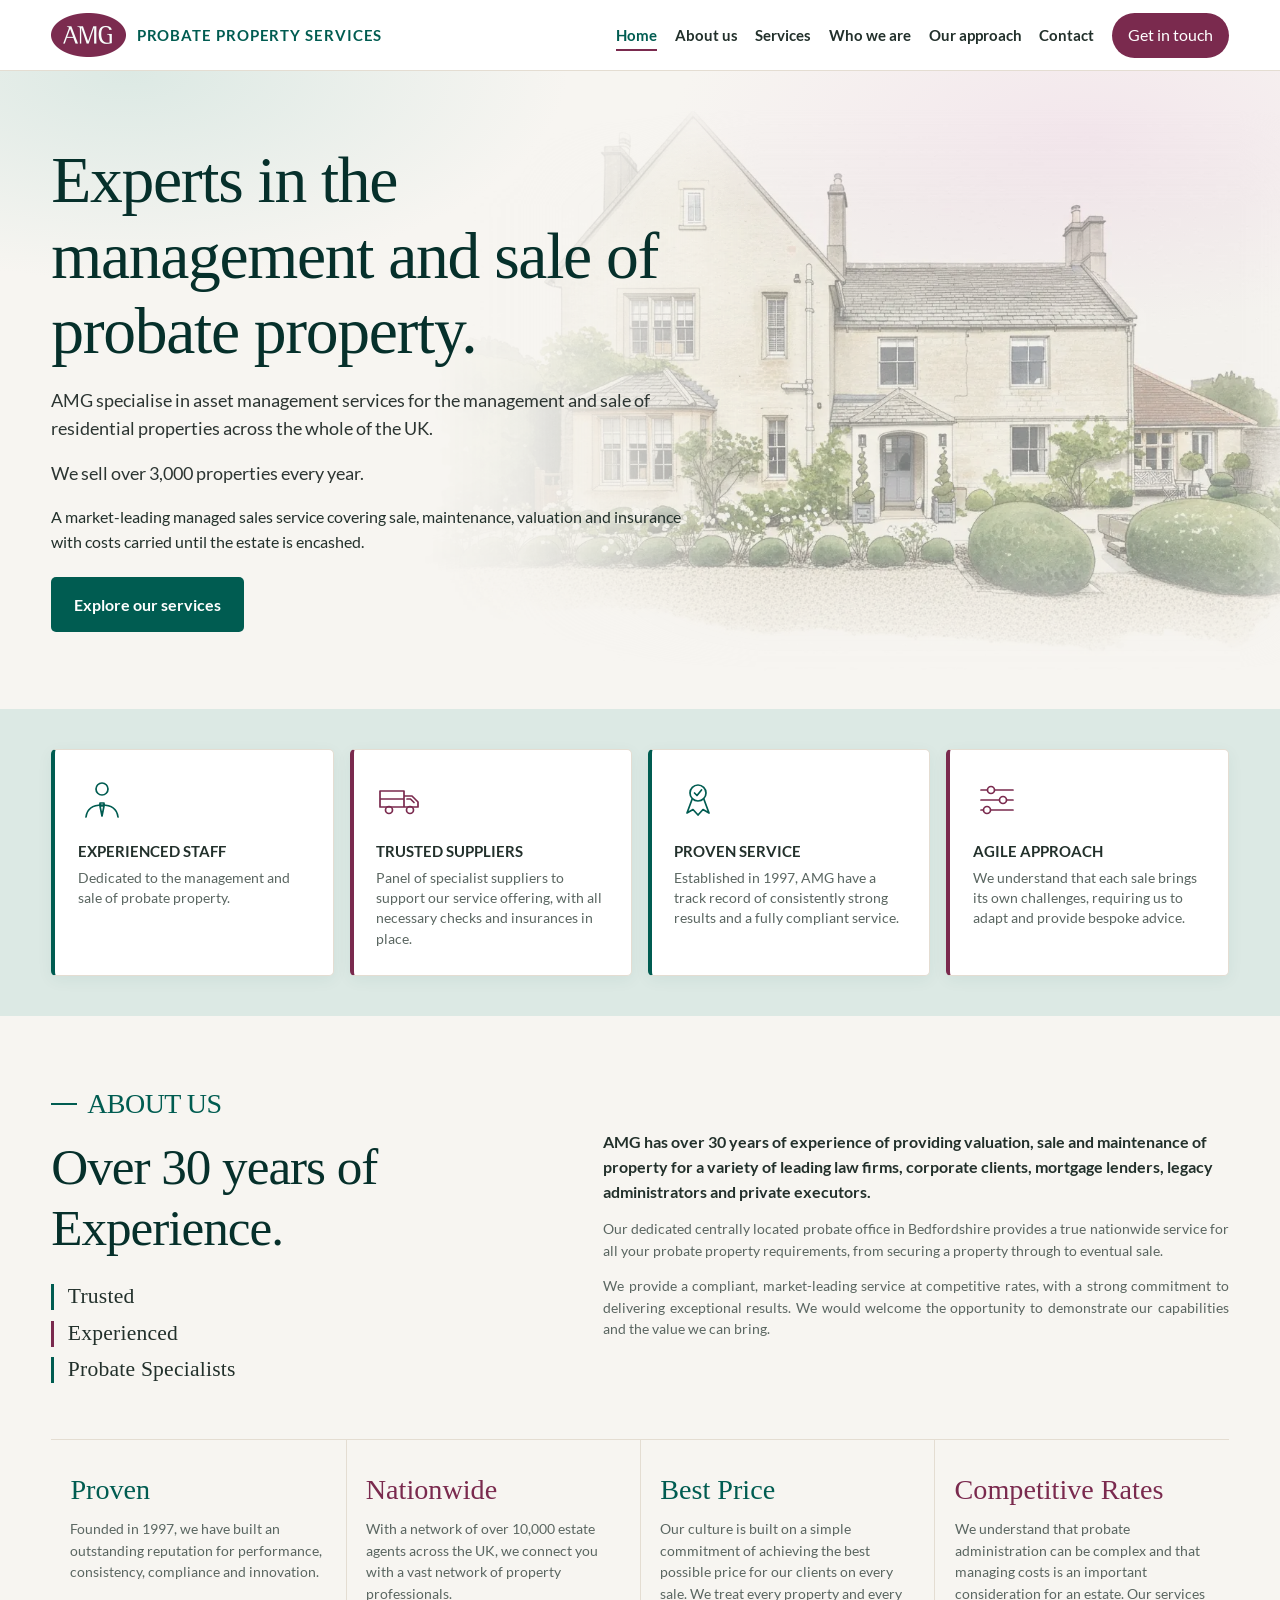
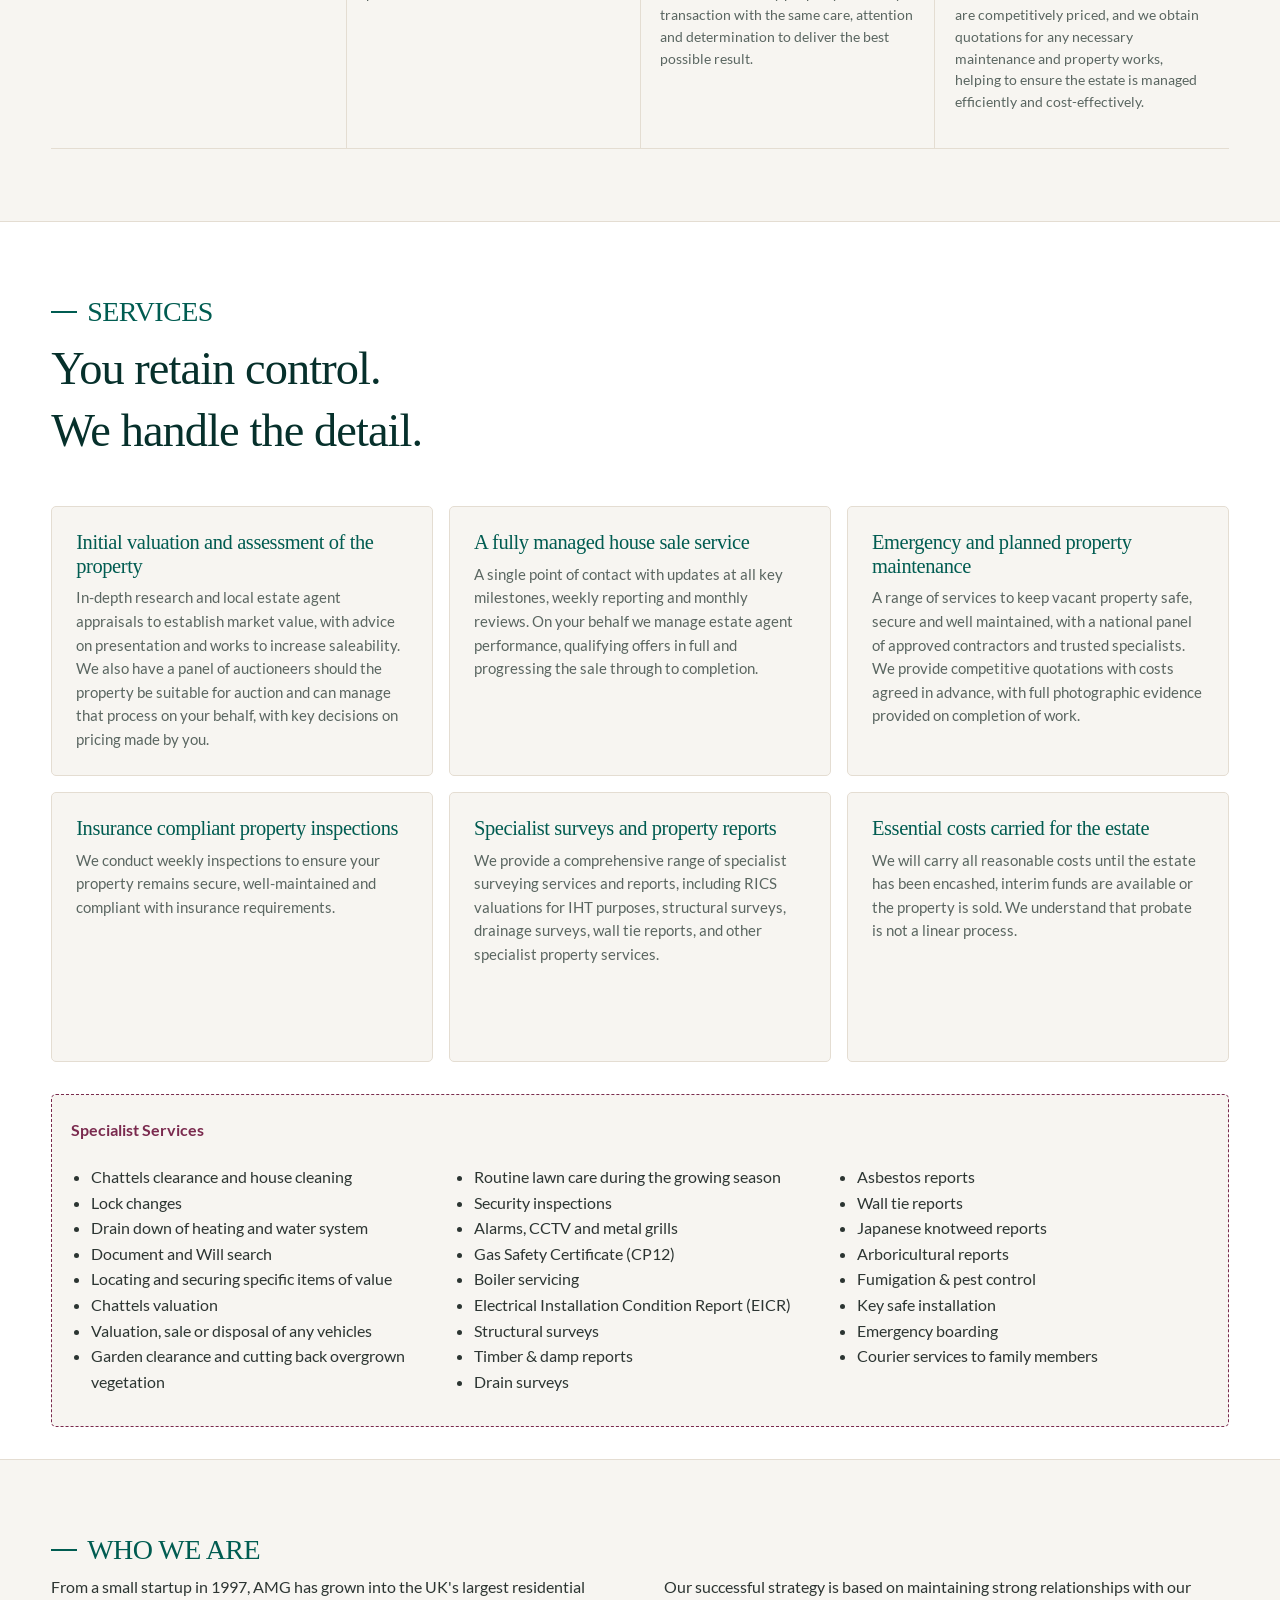
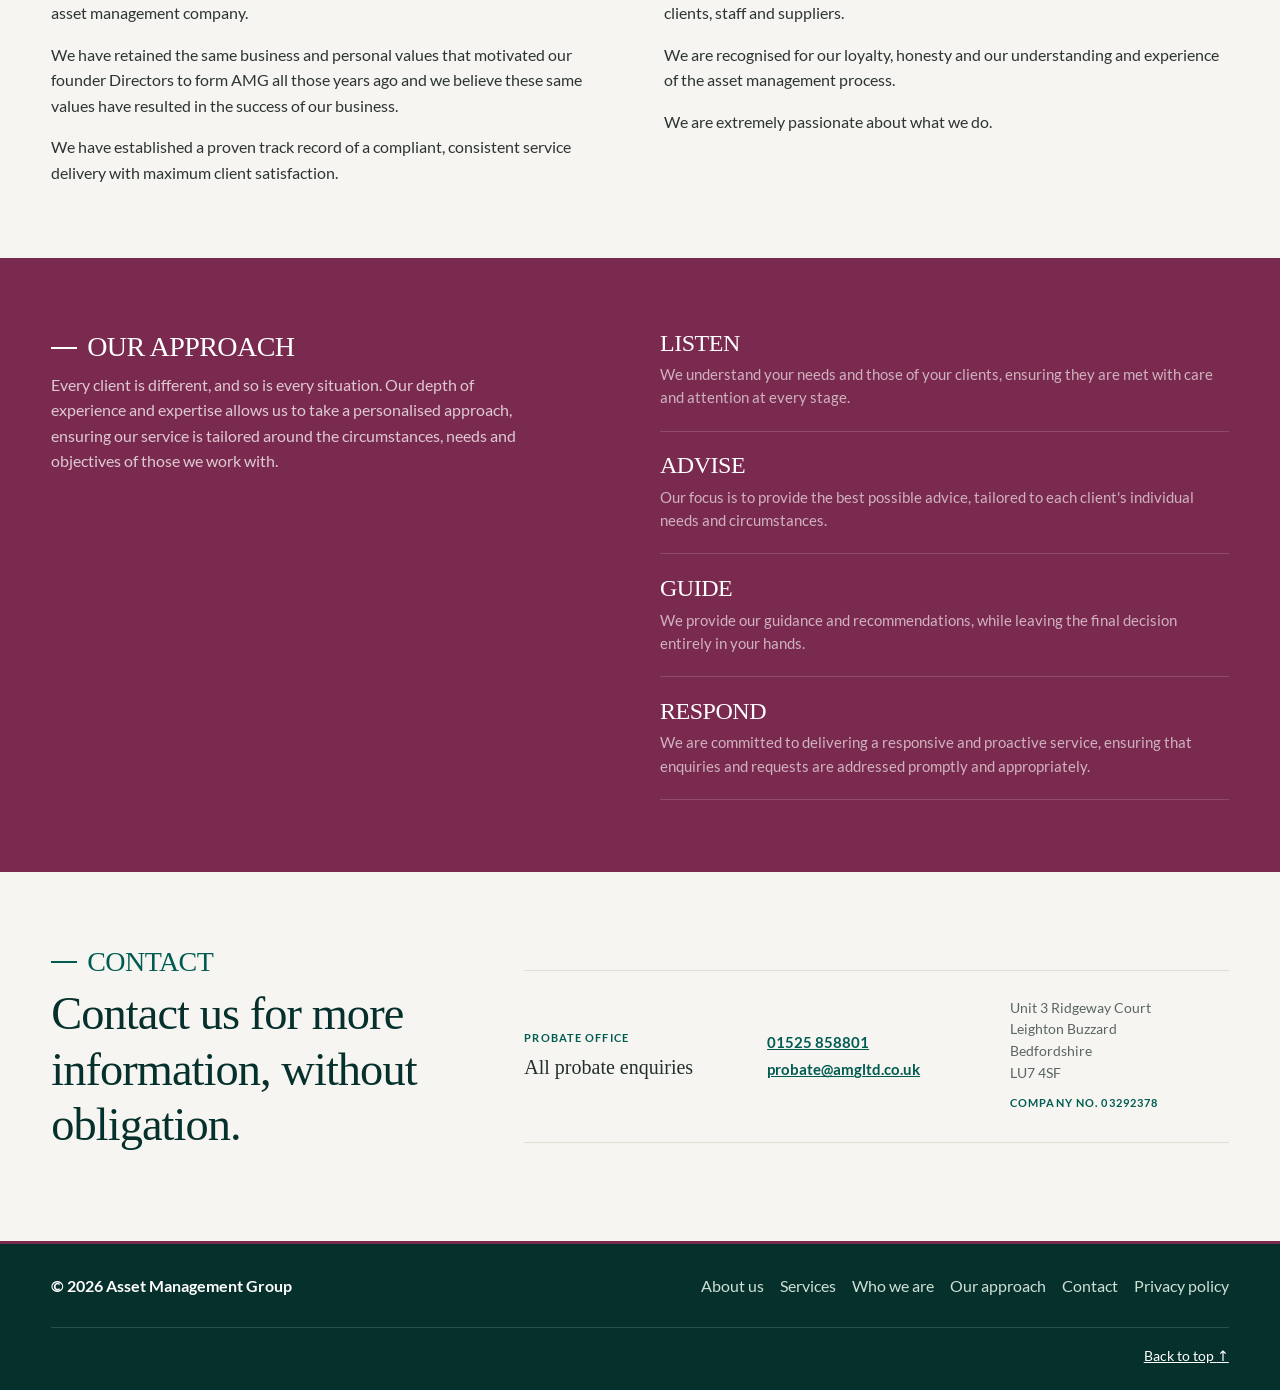
==== dev/index.html @ a6cc8216 "Services tiles: reorder valuation/managed-sale, replace Chattels box with essential-costs tile, refr" ====
<!doctype html>
<html lang="en-GB">

<head>
  <meta charset="utf-8">
  <meta name="viewport" content="width=device-width, initial-scale=1">
  <meta name="description" content="AMG Probate Property Services — experts in the management and sale of probate property across the UK. Managed sales, valuations, maintenance, inspections and clearance.">
  <meta name="theme-color" content="#005c51">
  <title>AMG Probate Property Services | Experts in Probate Property</title>
  <link rel="icon" type="image/png" href="favicon.png">
  <link rel="preload" as="image" href="images/hero-house.webp">
  <link rel="preload" as="font" type="font/woff2" href="fonts/lato-400.woff2" crossorigin>
  <link rel="preload" as="font" type="font/woff2" href="fonts/lato-700.woff2" crossorigin>
  <link rel="stylesheet" href="styles.css?v=281357">
  <script type="application/ld+json">
  {
    "@context": "https://schema.org",
    "@type": "LegalService",
    "name": "AMG Probate Property Services",
    "description": "Management and sale of probate property across the UK.",
    "email": "probate@amgltd.co.uk",
    "telephone": "+44 1525 858801",
    "address": {
      "@type": "PostalAddress",
      "streetAddress": "Unit 3 Ridgeway Court",
      "addressLocality": "Leighton Buzzard",
      "addressRegion": "Bedfordshire",
      "postalCode": "LU7 4SF",
      "addressCountry": "GB"
    }
  }
  </script>
</head>

<body>
  <a class="skip-link" href="#main-content">Skip to main content</a>

  <header class="site-header" id="site-header">
    <div class="container header-inner">
      <a class="brand" href="#home" aria-label="AMG Probate Property Services — home">
        <img class="brand-logo" src="images/amg-logo-framed-mulberry.png" alt="" width="75" height="44">
        <span class="brand-text">Probate Property Services</span>
      </a>

      <button class="menu-toggle" type="button" aria-expanded="false" aria-controls="site-navigation">
        <span class="menu-toggle-label">Menu</span>
        <span class="menu-toggle-icon" aria-hidden="true"><span></span><span></span><span></span></span>
      </button>

      <nav class="site-nav" id="site-navigation" aria-label="Primary navigation">
        <a href="#home" aria-current="page">Home</a>
        <a href="#about">About us</a>
        <a href="#services">Services</a>
        <a href="#who-we-are">Who we are</a>
        <a href="#approach">Our approach</a>
        <a href="#contact">Contact</a>
        <a class="nav-cta" href="#contact">Get in touch</a>
      </nav>
    </div>
  </header>

  <main id="main-content">
    <!-- HOME -->
    <section class="hero section-anchor" id="home" aria-labelledby="hero-title">
      <img class="hero-image" src="images/hero-house.webp" alt="" width="1280" height="800" aria-hidden="true">
      <div class="container hero-inner">
        <div class="hero-copy">
          <h1 id="hero-title">Experts in the management and sale of probate property.</h1>
          <p class="hero-intro">
            AMG specialise in asset management services for the management and sale of residential properties across the whole of the UK.
          </p>
          <p class="hero-intro">
            We sell over 3,000 properties every year.
          </p>
          <p>A market-leading managed sales service covering sale, maintenance, valuation and insurance with costs carried until the estate is encashed.</p>
          <div class="hero-actions">
            <a class="button button-primary" href="#services">Explore our services</a>
          </div>
        </div>
      </div>
    </section>

    <!-- STRENGTHS -->
    <section class="strengths" aria-label="Why choose AMG">
      <div class="strength">
        <svg viewBox="0 0 48 48" aria-hidden="true">
          <circle cx="24" cy="13" r="6" />
          <path d="M8 41c1-8 7-12 16-12s15 4 16 12M22 27h4v3h-4zM22 30h4l-2 10z" />
        </svg>
        <div>
          <h2>EXPERIENCED STAFF</h2>
          <p>Dedicated to the management and sale of probate property.</p>
        </div>
      </div>
      <div class="strength">
        <svg viewBox="0 0 48 48" aria-hidden="true">
          <path d="M4 15h24v16H4zM28 20h8l6 6v5H28M4 23h24M31 23h3.5L38 26.5" />
          <circle cx="13" cy="34" r="3.5" />
          <circle cx="34" cy="34" r="3.5" />
        </svg>
        <div>
          <h2>TRUSTED SUPPLIERS</h2>
          <p>Panel of specialist suppliers to support our service offering, with all necessary checks and insurances in place.</p>
        </div>
      </div>
      <div class="strength">
        <svg viewBox="0 0 48 48" aria-hidden="true">
          <path d="M18 23.5 13 37l6-3.5L24 39l5-5.5 6 3.5-5-13.5" />
          <circle cx="24" cy="17" r="8" />
          <path d="M20.5 17l2.5 2.5 4.5-5.5" />
        </svg>
        <div>
          <h2>PROVEN SERVICE</h2>
          <p>Established in 1997, AMG have a track record of consistently strong results and a fully compliant service.</p>
        </div>
      </div>
      <div class="strength">
        <svg viewBox="0 0 48 48" aria-hidden="true">
          <path d="M8 14h32M8 24h32M8 34h32" />
          <circle cx="18" cy="14" r="3.5" fill="#fff" />
          <circle cx="30" cy="24" r="3.5" fill="#fff" />
          <circle cx="14" cy="34" r="3.5" fill="#fff" />
        </svg>
        <div>
          <h2>AGILE APPROACH</h2>
          <p>We understand that each sale brings its own challenges, requiring us to adapt and provide bespoke advice.</p>
        </div>
      </div>
    </section>

    <!-- ABOUT US -->
    <section class="section section-about section-anchor" id="about" aria-labelledby="about-title">
      <div class="container">
        <div class="section-intro-grid">
          <div class="about-left">
            <h2 id="about-title" class="section-title">ABOUT US</h2>
            <p class="about-tenure">Over 30 years of Experience.</p>
            <div class="about-values" aria-label="Our values">
              <span>Trusted</span>
              <span>Experienced</span>
              <span>Probate Specialists</span>
            </div>
          </div>
          <div class="about-copy">
            <p>
              AMG has over 30 years of experience of providing valuation, sale and maintenance of property for a variety of leading law firms, corporate clients, mortgage lenders, legacy administrators and private executors.
            </p>
            <p>
              Our dedicated centrally located probate office in Bedfordshire provides a true nationwide service for all your probate property requirements, from securing a property through to eventual sale.
            </p>
            <p>
              We provide a compliant, market-leading service at competitive rates, with a strong commitment to delivering exceptional results. We would welcome the opportunity to demonstrate our capabilities and the value we can bring.
            </p>
          </div>
        </div>
      </div>
    </section>

    <!-- STATS -->
    <section class="section section-stats" aria-label="AMG highlights">
      <div class="container">
        <div class="stats">
          <article class="stat-card">
            <strong>Proven</strong>
            <span>
              Founded in 1997, we have built an outstanding reputation for performance, consistency, compliance and innovation.
            </span>
          </article>
          <article class="stat-card">
            <strong>Nationwide</strong>
            <span>
              With a network of over 10,000 estate agents across the UK, we connect you with a vast network of property professionals.
            </span>
          </article>
          <article class="stat-card">
            <strong>Best Price</strong>
            <span>
              Our culture is built on a simple commitment of achieving the best possible price for our clients on every sale. We treat every property and every transaction with the same care, attention and determination to deliver the best possible result.
            </span>
          </article>
          <article class="stat-card">
            <strong>Competitive Rates</strong>
            <span>
              We understand that probate administration can be complex and that managing costs is an important consideration for an estate.
              Our services are competitively priced, and we obtain quotations for any necessary maintenance and property works, helping to ensure the estate is managed efficiently and cost-effectively.
            </span>
          </article>
        </div>
      </div>
    </section>

    <!-- SERVICES -->
    <section class="section section-services section-anchor" id="services" aria-labelledby="services-title">
      <div class="container">
        <h2 id="services-title" class="section-title">SERVICES</h2>
        <p class="lead">You retain control.</p>
        <p class="lead">We handle the detail.</p>

        <div class="services-grid">
          <article class="service-card">
            <h3>Initial valuation and assessment of the property</h3>
            <p>In-depth research and local estate agent appraisals to establish market value, with advice on presentation and works to increase saleability.  We also have a panel of auctioneers should the property be suitable for auction and can manage that process on your behalf, with key decisions on pricing made by you.</p>
          </article>

          <article class="service-card">
            <h3>A fully managed house sale service</h3>
            <p>A single point of contact with updates at all key milestones, weekly reporting and monthly reviews.  On your behalf we manage estate agent performance, qualifying offers in full and progressing the sale through to completion.</p>
          </article>

          <article class="service-card">
            <h3>Emergency and planned property maintenance</h3>
            <p>
              A range of services to keep vacant property safe, secure and well maintained, with a national panel of approved contractors and trusted specialists.  We provide competitive quotations with costs agreed in advance, with full photographic evidence provided on completion of work.
            </p>
          </article>

          <article class="service-card">
            <h3>Insurance compliant property inspections</h3>
            <p>
              We conduct weekly inspections to ensure your property remains secure, well-maintained and compliant with insurance requirements.
            </p>
          </article>

          <article class="service-card">
            <h3>Specialist surveys and property reports</h3>
            <p>
              We provide a comprehensive range of specialist surveying services and reports, including RICS valuations for IHT purposes, structural surveys, drainage surveys, wall tie reports, and other specialist property services.
            </p>
          </article>

          <article class="service-card">
            <h3>Essential costs carried for the estate</h3>
            <p>
              We will carry all reasonable costs until the estate has been encashed, interim funds are available or the property is sold.  We understand that probate is not a linear process.
            </p>
          </article>
        </div>

        <details class="works-details" open>
          <summary>Specialist Services</summary>
          <ul class="works-list">
            <li>Chattels clearance and house cleaning</li>
            <li>Lock changes</li>
            <li>Drain down of heating and water system</li>
            <li>Document and Will search</li>
            <li>Locating and securing specific items of value</li>
            <li>Chattels valuation</li>
            <li>Valuation, sale or disposal of any vehicles</li>
            <li>Garden clearance and cutting back overgrown vegetation</li>
            <li>Routine lawn care during the growing season</li>
            <li>Security inspections</li>
            <li>Alarms, CCTV and metal grills</li>
            <li>Gas Safety Certificate (CP12)</li>
            <li>Boiler servicing</li>
            <li>Electrical Installation Condition Report (EICR)</li>
            <li>Structural surveys</li>
            <li>Timber &amp; damp reports</li>
            <li>Drain surveys</li>
            <li>Asbestos reports</li>
            <li>Wall tie reports</li>
            <li>Japanese knotweed reports</li>
            <li>Arboricultural reports</li>
            <li>Fumigation &amp; pest control</li>
            <li>Key safe installation</li>
            <li>Emergency boarding</li>
            <li>Courier services to family members</li>
          </ul>
        </details>
      </div>
    </section>

    <!-- WHO WE ARE -->
    <section class="section section-sectors section-anchor" id="who-we-are" aria-labelledby="who-title">
      <div class="container">
        <h2 id="who-title" class="section-title">WHO WE ARE</h2>
        <div class="who-copy">
          <p>From a small startup in 1997, AMG has grown into the UK's largest residential asset management company.</p>
          <p>We have retained the same business and personal values that motivated our founder Directors to form AMG all those years ago and we believe these same values have resulted in the success of our business.</p>
          <p>We have established a proven track record of a compliant, consistent service delivery with maximum client satisfaction.</p>
          <p>Our successful strategy is based on maintaining strong relationships with our clients, staff and suppliers.</p>
          <p>We are recognised for our loyalty, honesty and our understanding and experience of the asset management process.</p>
          <p>We are extremely passionate about what we do.</p>
        </div>
      </div>
    </section>

    <!-- OUR APPROACH -->
    <section class="section section-approach section-anchor" id="approach" aria-labelledby="approach-title">
      <div class="container approach-grid">
        <div class="approach-copy">
          <h2 id="approach-title" class="section-title">OUR APPROACH</h2>
          <p class="approach-intro">Every client is different, and so is every situation. Our depth of experience and expertise allows us to take a personalised approach, ensuring our service is tailored around the circumstances, needs and objectives of those we work with.</p>
        </div>

        <ol class="approach-steps">
          <li>
            <div>
              <h3>LISTEN</h3>
              <p>
                We understand your needs and those of your clients, ensuring they are met with care and attention at every stage.
              </p>
            </div>
          </li>
          <li>
            <div>
              <h3>ADVISE</h3>
              <p>
                Our focus is to provide the best possible advice, tailored to each client's individual needs and circumstances.
              </p>
            </div>
          </li>
          <li>
            <div>
              <h3>GUIDE</h3>
              <p>
                We provide our guidance and recommendations, while leaving the final decision entirely in your hands.
              </p>
            </div>
          </li>
          <li>
            <div>
              <h3>RESPOND</h3>
              <p>
                We are committed to delivering a responsive and proactive service, ensuring that enquiries and requests are addressed promptly and appropriately.
              </p>
            </div>
          </li>
        </ol>
      </div>
    </section>

    <!-- CONTACT -->
    <section class="section section-contact section-anchor" id="contact" aria-labelledby="contact-title">
      <div class="container contact-grid">
        <div class="contact-intro">
          <h2 id="contact-title" class="section-title">CONTACT</h2>
          <p class="lead">Contact us for more information, without obligation.</p>
        </div>

        <div class="contact-list">
          <article class="contact-item">
            <div><span>Probate office</span><strong>All probate enquiries</strong></div>
            <div class="contact-links">
              <a href="tel:+441525858801">01525 858801</a>
              <a href="mailto:probate@amgltd.co.uk">probate@amgltd.co.uk</a>
            </div>
            <address class="contact-address">
              Unit 3 Ridgeway Court<br>
              Leighton Buzzard<br>
              Bedfordshire<br>
              LU7 4SF
              <span class="contact-company">Company No. 03292378</span>
            </address>
          </article>
        </div>
      </div>
    </section>
  </main>

  <footer class="site-footer">
    <div class="container footer-main">
      <a class="footer-brand" href="#home" aria-label="Back to the top">
        <span>&copy; <span id="current-year">2026</span> Asset Management Group</span>
      </a>
      <nav class="footer-nav" aria-label="Footer navigation">
        <a href="#about">About us</a>
        <a href="#services">Services</a>
        <a href="#who-we-are">Who we are</a>
        <a href="#approach">Our approach</a>
        <a href="#contact">Contact</a>
        <a href="privacy-policy.html">Privacy policy</a>
      </nav>
    </div>
    <div class="container footer-bottom">
      <a href="#home">Back to top <span aria-hidden="true">↑</span></a>
    </div>
  </footer>

  <a href="#home" class="back-to-top" aria-label="Back to top" id="back-to-top">
    <svg viewBox="0 0 24 24" fill="none" stroke="currentColor" stroke-width="2.5" stroke-linecap="round" stroke-linejoin="round" aria-hidden="true">
      <path d="M18 15l-6-6-6 6" />
    </svg>
  </a>

  <script src="site.js?v=221704"></script>
</body>

</html>
---- dev/styles.css ----
/* AMG Probate Property Services — #005c51 + mulberry, Lato + Georgia */
:root {
  --emerald-950: #06302b;
  --emerald-900: #005c51;
  --emerald-700: #005c51;
  --emerald-100: #dce9e4;
  --mulberry-800: #5d1f3f;
  --mulberry-700: #7a2a4e;
  --mulberry-100: #f3e6ec;
  --paper: #f7f5f1;
  --cream: #f3efe6;
  --card: #ffffff;
  --ink: #22302b;
  --muted: #5a6661;
  --line: #e4ddd2;
  --radius: 5px;
  --shadow: 0 12px 32px rgba(0, 92, 81, 0.1);
  --max: 1180px;
  --font: "Lato", "Segoe UI", system-ui, -apple-system, Roboto, Arial, sans-serif;
  --serif: Georgia, "Times New Roman", Times, serif;
}

@font-face {
  font-family: "Lato";
  font-style: normal;
  font-weight: 400;
  font-display: swap;
  src: url(fonts/lato-400.woff2) format("woff2");
}

@font-face {
  font-family: "Lato";
  font-style: normal;
  font-weight: 700;
  font-display: swap;
  src: url(fonts/lato-700.woff2) format("woff2");
}

* {
  box-sizing: border-box;
}

html {
  overflow-x: hidden;
}

@media (prefers-reduced-motion: no-preference) {
  html {
    scroll-behavior: smooth;
  }
}

@view-transition {
  navigation: auto;
}

body {
  margin: 0;
  font-family: var(--font);
  color: var(--ink);
  background: var(--paper);
  line-height: 1.6;
}

h1,
h2,
h3 {
  line-height: 1.15;
  letter-spacing: -0.02em;
  margin: 0 0 0.5rem;
}

h1,
h2 {
  font-family: var(--serif);
  font-weight: 400;
}

h1 {
  font-size: clamp(2.35rem, 5.2vw, 4.1rem);
  color: var(--emerald-950);
  margin-bottom: 1.1rem;
}

h2 {
  font-size: clamp(1.5rem, 3vw, 2.2rem);
  color: var(--emerald-900);
}

h3 {
  font-weight: 700;
}

p {
  margin: 0 0 1rem;
}

a {
  color: var(--emerald-700);
}

.container {
  width: min(var(--max), 92%);
  margin: 0 auto;
}

.section {
  padding: 4.5rem 0;
}

.section-anchor {
  scroll-margin-top: 84px;
}

.skip-link {
  position: absolute;
  left: -9999px;
  top: 0;
  background: var(--emerald-900);
  color: #fff;
  padding: 0.75rem 1rem;
  z-index: 100;
}

.skip-link:focus {
  left: 0;
}

::selection {
  background: var(--mulberry-700);
  color: #fff;
}

/* Header */
.site-header {
  position: sticky;
  top: 0;
  z-index: 50;
  background: rgba(255, 255, 255, 0.95);
  backdrop-filter: blur(12px);
  border-bottom: 1px solid var(--line);
}

.site-header.scrolled {
  box-shadow: 0 6px 20px rgba(0, 0, 0, 0.08);
}

.header-inner {
  display: flex;
  align-items: center;
  justify-content: space-between;
  gap: 1rem;
  padding: 0.8rem 0;
}

.brand {
  display: flex;
  align-items: center;
  gap: 0.65rem;
  text-decoration: none;
}

.brand-logo {
  width: auto;
  height: 44px;
  object-fit: contain;
  mix-blend-mode: multiply;
  flex-shrink: 0;
}

.brand-text {
  font-size: 0.95rem;
  color: var(--emerald-900);
  font-weight: 700;
  text-transform: uppercase;
  letter-spacing: 0.06em;
  line-height: 1.2;
}

.site-nav {
  display: flex;
  align-items: center;
  gap: 1.1rem;
}

.site-nav a:not(.nav-cta) {
  text-decoration: none;
  color: var(--ink);
  font-weight: 700;
  font-size: 0.95rem;
  position: relative;
}

.site-nav a:not(.nav-cta)::after {
  content: "";
  position: absolute;
  left: 0;
  right: 0;
  bottom: -4px;
  height: 2px;
  background: var(--mulberry-700);
  transform: scaleX(0);
  transform-origin: left;
  transition: transform 0.22s ease;
}

.site-nav a:not(.nav-cta):hover::after,
.site-nav a:not(.nav-cta).active::after {
  transform: scaleX(1);
}

.site-nav a:hover,
.site-nav a.active {
  color: var(--emerald-700);
}

.nav-cta {
  background: var(--mulberry-700);
  color: #fff !important;
  padding: 0.6rem 1rem;
  border-radius: 999px;
  text-decoration: none;
}

.nav-cta::after {
  display: none;
}

.nav-cta:hover {
  background: var(--mulberry-800);
}

.menu-toggle {
  display: none;
}

/* Hero */
.hero {
  position: relative;
  background:
    radial-gradient(700px 320px at 85% 10%, var(--mulberry-100), transparent 60%),
    radial-gradient(800px 380px at 10% 0%, var(--emerald-100), transparent 55%),
    var(--paper);
  padding: 4.5rem 0 4rem;
  overflow: hidden;
}

.hero-inner {
  position: relative;
  z-index: 1;
  display: flex;
  align-items: center;
  gap: 2rem;
}

.hero-copy {
  max-width: min(640px, 58%);
  flex: 1;
  min-width: 0;
}

.hero-image {
  position: absolute;
  right: -4%;
  top: 50%;
  transform: translateY(-50%);
  z-index: 0;
  width: min(960px, 72%);
  max-width: none;
  height: auto;
  opacity: 0.55;
  mix-blend-mode: multiply;
  pointer-events: none;
  mask-image: linear-gradient(to right, transparent 0%, rgba(0, 0, 0, 0.1) 12%, rgba(0, 0, 0, 0.4) 24%, #000 38%, #000 90%, transparent 100%),
    linear-gradient(to bottom, transparent 0%, #000 18%, #000 78%, transparent 100%);
  mask-composite: intersect;
  -webkit-mask-image: linear-gradient(to right, transparent 0%, rgba(0, 0, 0, 0.1) 12%, rgba(0, 0, 0, 0.4) 24%, #000 38%, #000 90%, transparent 100%),
    linear-gradient(to bottom, transparent 0%, #000 18%, #000 78%, transparent 100%);
  -webkit-mask-composite: source-in;
}

.hero-intro {
  font-size: 1.1rem;
  color: #2c3532;
}

.hero-actions {
  display: flex;
  align-items: center;
  gap: 1.2rem;
  margin: 1.4rem 0 0.8rem;
  flex-wrap: wrap;
}

.button {
  display: inline-block;
  text-decoration: none;
  font-weight: 700;
  padding: 0.8rem 1.3rem;
  border-radius: var(--radius);
  border: 2px solid transparent;
  transition: transform 0.18s ease, background-color 0.18s ease, box-shadow 0.18s ease;
}

.button:hover {
  transform: translateY(-2px);
  box-shadow: 0 8px 20px rgba(0, 92, 81, 0.22);
}

.button-primary {
  background: var(--emerald-700);
  color: #fff;
}

.button-primary:hover {
  background: var(--emerald-950);
}

.button-light {
  background: #fff;
  color: var(--emerald-900);
  border-color: #fff;
}

.text-link {
  font-weight: 700;
  text-decoration: none;
  color: var(--mulberry-700);
}

/* Strengths — floating cards with alternating accents */
.strengths {
  position: relative;
  display: grid;
  grid-template-columns: repeat(4, 1fr);
  gap: 16px;
  width: min(var(--max), 92%);
  margin: 0 auto;
  padding: 2.5rem 0;
}

.strengths::before {
  content: "";
  position: absolute;
  inset: 0;
  width: 100vw;
  left: 50%;
  transform: translateX(-50%);
  background: var(--emerald-100);
  z-index: -1;
}

.strength {
  background: #fff;
  border: 1px solid var(--line);
  border-left: 4px solid var(--emerald-700);
  border-radius: var(--radius);
  padding: 1.6rem 1.4rem;
  box-shadow: 0 4px 16px rgba(0, 92, 81, 0.06);
  transition: transform 0.18s ease, box-shadow 0.18s ease;
}

.strength:nth-child(2),
.strength:nth-child(4) {
  border-left-color: var(--mulberry-700);
}

.strength:hover {
  transform: translateY(-3px);
  box-shadow: 0 8px 24px rgba(0, 92, 81, 0.1);
}

.strength svg {
  width: 48px;
  height: 48px;
  fill: none;
  stroke: var(--emerald-700);
  stroke-width: 1.7;
  stroke-linecap: round;
  stroke-linejoin: round;
  margin-bottom: 12px;
}

.strength:nth-child(2) svg,
.strength:nth-child(4) svg {
  stroke: var(--mulberry-700);
}

.strength h2 {
  font-family: var(--font);
  font-size: 0.92rem;
  font-weight: 700;
  letter-spacing: 0;
  line-height: 1.3;
  color: var(--ink);
  margin-bottom: 6px;
}

.strength p {
  margin: 0;
  color: var(--muted);
  font-size: 0.85rem;
  line-height: 1.5;
}

/* About */
.section-about {
  padding-bottom: 2rem;
}

.section-intro-grid {
  display: grid;
  grid-template-columns: 0.9fr 1.1fr;
  gap: 2.5rem;
  margin-bottom: 1.5rem;
  align-items: center;
}

.about-left {
  display: flex;
  flex-direction: column;
  justify-content: flex-start;
}

.about-copy {
  max-width: 70ch;
}

.about-copy p {
  color: var(--muted);
  font-size: 0.9rem;
  line-height: 1.5;
  text-align: justify;
  margin-bottom: 0.85rem;
}

.about-copy p:first-child {
  color: var(--ink);
  font-size: 1rem;
  font-weight: 700;
  text-align: left;
  line-height: 1.55;
}

.about-copy p:last-child {
  margin-bottom: 0;
}

.section-title {
  display: inline-flex;
  align-items: center;
  gap: 10px;
  font-size: clamp(1.25rem, 2.4vw, 1.75rem);
}

.section-title::before {
  width: 26px;
  height: 2px;
  background: currentColor;
  content: "";
}

.about-tenure,
.section-services .lead,
.section-privacy .lead,
.contact-intro .lead {
  font-family: var(--serif);
  font-weight: 400;
  font-size: clamp(1.75rem, 3.8vw, 2.9rem);
  color: var(--emerald-950);
  line-height: 1.2;
  letter-spacing: -0.02em;
}

.section-services .lead {
  margin: 0.35rem 0 0;
}

.section-services .services-grid {
  margin-top: 3rem;
}

.about-tenure {
  font-size: clamp(2.1rem, 4.2vw, 3.2rem);
  margin: 0.5rem 0 0;
}

.about-values {
  display: flex;
  flex-direction: column;
  gap: 0.65rem;
  margin: 1.6rem 0 0;
}

.about-values span {
  font-family: var(--serif);
  font-size: clamp(1.1rem, 1.9vw, 1.35rem);
  font-weight: 400;
  color: var(--ink);
  letter-spacing: 0.01em;
  line-height: 1.2;
  padding-left: 0.85rem;
  border-left: 3px solid var(--emerald-700);
}

.about-values span:nth-child(2) {
  border-left-color: var(--mulberry-700);
}

/* Stats — Charlbury pattern: large serif label, no card backgrounds */
.section-stats {
  padding-top: 0;
  padding-bottom: 4.5rem;
}

.stats {
  display: grid;
  grid-template-columns: repeat(4, 1fr);
  border-top: 1px solid var(--line);
  border-bottom: 1px solid var(--line);
}

.stat-card {
  padding: 2.2rem clamp(0.75rem, 1.5vw, 1.25rem);
}

.stat-card+.stat-card {
  border-left: 1px solid var(--line);
}

.stat-card strong {
  display: block;
  margin-bottom: 12px;
  color: var(--emerald-700);
  font-family: var(--serif);
  font-size: clamp(1.35rem, 2.2vw, 1.9rem);
  font-weight: 400;
  line-height: 1.1;
  white-space: nowrap;
}

.stat-card:nth-child(2) strong {
  color: var(--mulberry-700);
}

.stat-card:nth-child(4) strong {
  color: var(--mulberry-700);
}

.stat-card span {
  display: block;
  color: var(--muted);
  font-size: 0.9rem;
  line-height: 1.5;
}

/* Services */
.section-services {
  background: #fff;
  border-top: 1px solid var(--line);
  border-bottom: 1px solid var(--line);
  padding-bottom: 2rem;
}

.services-grid {
  display: grid;
  grid-template-columns: repeat(3, 1fr);
  grid-template-rows: repeat(2, 1fr);
  grid-auto-rows: 1fr;
  gap: 16px;
}

.service-card {
  position: relative;
  display: flex;
  flex-direction: column;
  min-height: 16rem;
  background: var(--paper);
  border: 1px solid var(--line);
  border-radius: var(--radius);
  padding: clamp(1.1rem, 2vw, 1.5rem);
  transition: transform 0.18s ease, border-color 0.18s ease, box-shadow 0.18s ease;
}

.service-card:hover {
  transform: translateY(-4px);
  border-color: rgba(122, 42, 78, 0.35);
  box-shadow: var(--shadow);
}

.service-card h3 {
  color: var(--emerald-900);
  font-family: var(--serif);
  font-size: clamp(1.1rem, 1.6vw, 1.35rem);
  font-weight: 400;
  margin-bottom: 8px;
}

.service-card p {
  color: var(--muted);
  margin-bottom: 0;
  font-size: 0.92rem;
}

.service-card p:last-child {
  margin-bottom: 0;
}

.works-details {
  margin-top: 2rem;
  background: var(--paper);
  border: 1px dashed var(--mulberry-700);
  border-radius: var(--radius);
  padding: 1rem 1.2rem;
}

.works-details summary {
  font-weight: 800;
  color: var(--mulberry-700);
  cursor: default;
  padding: 0.35rem 0;
  list-style: none;
}

.works-details summary::-webkit-details-marker {
  display: none;
}

.works-details summary::marker {
  content: "";
}

.works-list {
  columns: 3;
  column-gap: 2rem;
  margin: 1rem 0;
  padding-left: 1.2rem;
  color: #2c3532;
}

/* Who we are */
.who-copy {
  max-width: none;
  columns: 2;
  column-gap: 3rem;
}

.who-copy p {
  color: #2c3532;
  break-inside: avoid;
}

/* Approach */
.section-approach {
  background: var(--mulberry-700);
  color: #f3e6ec;
}

.section-approach h2 {
  color: #fff;
}

.approach-intro {
  color: rgba(255, 255, 255, 0.75);
  font-size: 1rem;
  max-width: 55ch;
}

.approach-grid {
  display: grid;
  grid-template-columns: 1fr 1fr;
  gap: 2.5rem;
  align-items: start;
}

.approach-steps {
  list-style: none;
  margin: 0;
  padding: 0;
  display: grid;
  gap: 0;
}

.approach-steps li {
  display: grid;
  grid-template-columns: 1fr;
  gap: 20px;
  padding: 1.3rem 0;
  border-bottom: 1px solid rgba(255, 255, 255, 0.15);
}

.approach-steps li:first-child {
  padding-top: 0;
}

.approach-steps h3 {
  color: #fff;
  font-family: var(--serif);
  font-size: 1.5rem;
  font-weight: 400;
  margin-bottom: 6px;
}

.approach-steps p {
  margin: 0;
  color: rgba(255, 255, 255, 0.64);
  font-size: 0.91rem;
}

/* Contact — Charlbury row layout */
.section-contact {
  background: var(--paper);
}

.contact-grid {
  display: grid;
  grid-template-columns: 0.72fr 1.28fr;
  gap: clamp(3rem, 6vw, 7rem);
  align-items: start;
}

.contact-intro {
  position: sticky;
  top: calc(84px + 2.5rem);
}

.contact-intro h2 {
  max-width: 500px;
}

.contact-intro .lead {
  max-width: 530px;
}

.contact-list {
  border-top: 1px solid var(--line);
  align-self: center;
}

.contact-item {
  display: grid;
  grid-template-columns: repeat(3, 1fr);
  gap: clamp(1rem, 2vw, 1.5rem);
  align-items: center;
  padding: 1.6rem 0;
  border-bottom: 1px solid var(--line);
}

.contact-item span {
  display: block;
  margin-bottom: 4px;
  color: var(--emerald-700);
  font-size: 0.7rem;
  font-weight: 700;
  letter-spacing: 0.1em;
  text-transform: uppercase;
}

.contact-item strong {
  font-family: var(--serif);
  font-size: 1.25rem;
  font-weight: 400;
  white-space: nowrap;
}

.contact-links {
  display: flex;
  flex-direction: column;
  gap: 4px;
}

.contact-links a {
  color: var(--emerald-900);
  font-size: 0.92rem;
  font-weight: 700;
  overflow-wrap: anywhere;
}

.contact-links a:hover {
  text-decoration: underline;
  text-decoration-thickness: 1px;
  text-underline-offset: 4px;
}

.contact-address {
  font-style: normal;
  color: var(--muted);
  font-size: 0.9rem;
  line-height: 1.5;
}

.contact-company {
  display: block;
  margin-top: 0.75rem;
}

/* Privacy policy page — frame around the OneTrust notice (content untouched) */
.section-privacy .section-title {
  color: var(--emerald-900);
}

.section-privacy .lead {
  margin: 0.35rem 0 0;
}

.privacy-notice {
  margin-top: 2.5rem;
  padding: clamp(1.5rem, 3vw, 2.5rem);
  background: var(--card);
  border: 1px solid var(--line);
  border-radius: var(--radius);
}

.notice-loading {
  display: none;
  align-items: center;
  gap: 0.6rem;
  color: var(--muted);
  font-size: 0.9rem;
}

.privacy-notice:has(.otnotice:empty) .notice-loading {
  display: flex;
}

.notice-spinner {
  width: 16px;
  height: 16px;
  flex: none;
  border: 2px solid var(--line);
  border-top-color: var(--emerald-700);
  border-radius: 50%;
  animation: spin 0.8s linear infinite;
}

@keyframes spin {
  to {
    transform: rotate(360deg);
  }
}

@media (prefers-reduced-motion: reduce) {
  .notice-spinner {
    animation: none;
    border-top-color: var(--line);
  }
}

.privacy-notice .otnotice,
.privacy-notice .otnotice :where(h1, h2, h3, h4, p, li, dt, dd, th, td, div, span, a) {
  font-family: var(--font);
}

.privacy-notice .otnotice {
  color: var(--ink);
  font-size: 1rem;
  line-height: 1.6;
}

.privacy-notice .otnotice :where(h1, h2, h3, h4) {
  font-family: var(--serif);
  font-weight: 400;
  color: var(--emerald-900);
  letter-spacing: -0.02em;
  line-height: 1.15;
  margin: 1.6rem 0 0.6rem;
}

.privacy-notice .otnotice h1 {
  font-size: clamp(1.5rem, 3vw, 2.2rem);
  color: var(--emerald-950);
}

.privacy-notice .otnotice h2 {
  font-size: clamp(1.25rem, 2.4vw, 1.75rem);
}

.privacy-notice .otnotice :where(h3, h4) {
  font-family: var(--font);
  font-weight: 700;
  font-size: 1.05rem;
  color: var(--ink);
}

.privacy-notice .otnotice :where(h1, h2, h3, h4):first-child {
  margin-top: 0;
}

.privacy-notice .otnotice p,
.privacy-notice .otnotice li {
  color: var(--ink);
}

.privacy-notice .otnotice p {
  margin: 0 0 1rem;
}

.privacy-notice .otnotice :where(ul, ol) {
  padding-left: 1.3rem;
  margin: 0 0 1rem;
}

.privacy-notice .otnotice li {
  margin-bottom: 0.4rem;
}

.privacy-notice .otnotice a {
  color: var(--emerald-700);
}

.privacy-notice .otnotice a:hover {
  color: var(--mulberry-700);
}

.privacy-notice .otnotice :where(strong, b) {
  color: var(--emerald-950);
}

.privacy-notice .otnotice :where(hr, tr, td, th) {
  border-color: var(--line);
}

.privacy-notice .otnotice table {
  border-collapse: collapse;
  width: 100%;
  margin: 0 0 1.25rem;
}

.privacy-notice .otnotice :where(td, th) {
  padding: 0.6rem 0.75rem;
  text-align: left;
  border: 1px solid var(--line);
}

.privacy-notice .otnotice th {
  background: var(--emerald-100);
  color: var(--emerald-950);
  font-weight: 700;
}

.privacy-notice .otnotice :where(button, .otnotice-btn, input[type="button"], input[type="submit"]) {
  font-family: var(--font);
  background: var(--emerald-700);
  color: #fff;
  border: 0;
  border-radius: 999px;
  padding: 0.6rem 1.2rem;
  font-weight: 700;
  cursor: pointer;
}

.privacy-notice .otnotice :where(button, .otnotice-btn):hover {
  background: var(--mulberry-700);
}

@media (max-width: 600px) {
  .section-privacy .lead {
    font-size: clamp(2.35rem, 7.5vw, 3rem);
  }

  .privacy-notice {
    margin-top: 2rem;
    padding: 1.25rem 1rem;
  }
}

/* Footer */
.site-footer {
  background: var(--emerald-950);
  color: #cfe0d6;
  border-top: 3px solid var(--mulberry-700);
}

.footer-main {
  display: flex;
  justify-content: space-between;
  align-items: center;
  gap: 1.5rem;
  flex-wrap: wrap;
  padding: 1.8rem 0;
  border-bottom: 1px solid rgba(255, 255, 255, 0.15);
}

.footer-brand {
  display: flex;
  align-items: center;
  gap: 0.7rem;
  color: #fff;
  text-decoration: none;
  font-weight: 700;
}

.footer-nav {
  display: flex;
  gap: 1rem;
  flex-wrap: wrap;
}

.footer-nav a {
  color: #cfe0d6;
  text-decoration: none;
}

.footer-nav a:hover {
  color: #fff;
}

.footer-bottom {
  display: flex;
  justify-content: flex-end;
  gap: 1rem;
  flex-wrap: wrap;
  padding: 1rem 0 1.4rem;
  font-size: 0.9rem;
}

.footer-bottom a {
  color: #fff;
}

/* Back to top */
.back-to-top {
  position: fixed;
  bottom: 2rem;
  right: 2rem;
  width: 48px;
  height: 48px;
  display: grid;
  place-items: center;
  background: var(--emerald-700);
  color: #fff;
  border-radius: 50%;
  border: 0;
  box-shadow: 0 4px 16px rgba(0, 92, 81, 0.3);
  opacity: 0;
  visibility: hidden;
  transform: translateY(12px);
  transition: opacity 0.25s ease, transform 0.25s ease, background 0.18s ease;
  z-index: 90;
  text-decoration: none;
}

.back-to-top svg {
  width: 22px;
  height: 22px;
}

.back-to-top.visible {
  opacity: 1;
  visibility: visible;
  transform: translateY(0);
}

.back-to-top:hover {
  background: var(--mulberry-700);
}

/* 404 error page */
body.error-page {
  min-height: 100vh;
  min-height: 100dvh;
  display: flex;
  flex-direction: column;
}

body.error-page main {
  flex: 1;
  display: grid;
  align-content: center;
}

.error-content {
  text-align: center;
  max-width: 36rem;
  margin: 0 auto;
}

.error-content p {
  color: var(--muted);
  margin: 0 0 1.75rem;
}

.error-content .error-code {
  font-family: var(--serif);
  font-weight: 400;
  font-size: clamp(3.5rem, 10vw, 6rem);
  line-height: 1;
  color: var(--mulberry-700);
  margin: 0 0 0.75rem;
}

.error-content h1 {
  font-size: clamp(1.75rem, 4vw, 2.5rem);
  margin: 0 0 0.75rem;
}

/* Responsive */
@media (max-width: 960px) {
  .hero-inner {
    flex-direction: column;
    align-items: flex-start;
  }

  .hero-copy {
    max-width: 730px;
  }

  .hero-image {
    right: 50%;
    transform: translate(50%, -50%);
    width: min(640px, 110%);
    opacity: 0.22;
  }

  .section-intro-grid,
  .contact-grid,
  .approach-grid {
    grid-template-columns: 1fr;
  }

  .about-copy {
    padding-top: 0;
  }

  .strengths {
    grid-template-columns: 1fr 1fr;
  }

  .strength:nth-child(3) {
    border-left-color: var(--emerald-700);
  }

  .strength:nth-child(4) {
    border-left-color: var(--mulberry-700);
  }

  .services-grid {
    grid-template-columns: 1fr 1fr;
    grid-template-rows: repeat(3, 1fr);
  }

  .stats {
    grid-template-columns: 1fr 1fr;
  }

  .stat-card+.stat-card {
    border-left: 1px solid var(--line);
  }

  .stat-card:nth-child(3) {
    border-left: 0;
  }

  .stat-card:nth-child(3),
  .stat-card:nth-child(4) {
    border-top: 1px solid var(--line);
  }

  .works-list {
    columns: 2;
  }

  .contact-intro {
    position: static;
  }

  .contact-item {
    grid-template-columns: 1fr;
    gap: 14px;
  }

  .menu-toggle {
    display: inline-flex;
    align-items: center;
    gap: 0.5rem;
    background: none;
    color: var(--ink);
    border: 0;
    padding: 0.55rem 0.2rem;
    font: inherit;
    font-size: 0.95rem;
    font-weight: 700;
    transition: color 0.18s ease;
  }

  .menu-toggle:hover {
    color: var(--emerald-700);
  }

  .menu-toggle-icon {
    display: inline-grid;
    gap: 3px;
  }

  .menu-toggle-icon span {
    display: block;
    width: 18px;
    height: 2px;
    background: currentColor;
  }

  .menu-toggle[aria-expanded="true"] .menu-toggle-icon span:nth-child(1) {
    transform: translateY(5px) rotate(45deg);
  }

  .menu-toggle[aria-expanded="true"] .menu-toggle-icon span:nth-child(2) {
    opacity: 0;
  }

  .menu-toggle[aria-expanded="true"] .menu-toggle-icon span:nth-child(3) {
    transform: translateY(-5px) rotate(-45deg);
  }

  @media (prefers-reduced-motion: no-preference) {
    .menu-toggle-icon span {
      transition: transform 0.2s ease, opacity 0.2s ease;
    }
  }

  .site-nav {
    position: absolute;
    top: 100%;
    left: 0;
    right: 0;
    background: #fff;
    flex-direction: column;
    align-items: stretch;
    padding: 0.8rem 4%;
    border-bottom: 1px solid var(--line);
    opacity: 0;
    visibility: hidden;
    transform: translateY(-6px);
  }

  .site-nav.open {
    opacity: 1;
    visibility: visible;
    transform: none;
  }

  @media (prefers-reduced-motion: no-preference) {
    .site-nav {
      transition: opacity 0.2s ease, transform 0.2s ease, visibility 0.2s;
    }
  }

  .site-nav a {
    padding: 0.75rem 0;
    border-top: 1px solid var(--line);
  }

  .site-nav .nav-cta {
    padding: 0.75rem 1rem;
    text-align: center;
    margin-top: 0.4rem;
  }

  .site-nav a:first-child {
    border-top: 0;
  }

  .site-header {
    position: sticky;
  }
}

@media (max-width: 700px) {
  .strengths {
    grid-template-columns: 1fr;
  }
}

@media (max-width: 600px) {
  .who-copy {
    columns: 1;
  }

  .stat-card span,
  .about-copy p {
    text-align: left;
  }

  .strength {
    border-left: 4px solid var(--emerald-700);
    padding: 1.2rem 1rem;
  }

  .strength p {
    font-size: 0.9rem;
  }

  .strength:nth-child(2),
  .strength:nth-child(4) {
    border-left-color: var(--mulberry-700);
  }

  .services-grid,
  .stats {
    grid-template-columns: 1fr;
  }

  .services-grid {
    grid-template-rows: none;
  }

  .stat-card+.stat-card {
    border-left: 0;
    border-top: 1px solid var(--line);
  }

  .brand-logo {
    height: 38px;
    width: auto;
  }

  .brand-text {
    font-size: 0.8rem;
  }

  .works-list {
    columns: 1;
  }

  .contact-item {
    grid-template-columns: 1fr;
    gap: 12px;
  }

  .section {
    padding: 3rem 0;
  }

  .section-stats {
    padding-bottom: 3rem;
  }

  h1 {
    font-size: clamp(2.4rem, 11vw, 3rem);
  }

  .hero-copy p {
    font-size: 0.95rem;
  }

  .about-tenure {
    font-size: clamp(2.35rem, 7.5vw, 3rem);
  }

  .section-services .lead {
    font-size: clamp(2.35rem, 7.5vw, 3rem);
  }
}

/* Motion: hero entrance + scroll reveal (JS adds .reveal/.in) */
@keyframes rise {
  from {
    opacity: 0;
    transform: translateY(16px);
  }

  to {
    opacity: 1;
    transform: none;
  }
}

@media (prefers-reduced-motion: no-preference) {
  .hero-copy>* {
    animation: rise 0.7s ease both;
  }

  .hero-copy>*:nth-child(2) {
    animation-delay: 0.08s;
  }

  .hero-copy>*:nth-child(3) {
    animation-delay: 0.16s;
  }

  .hero-copy>*:nth-child(4) {
    animation-delay: 0.24s;
  }

  .reveal {
    opacity: 0;
    transform: translateY(18px);
    transition: opacity 0.6s ease, transform 0.6s ease;
    transition-delay: var(--rd, 0ms);
  }

  .reveal.in {
    opacity: 1;
    transform: none;
  }
}
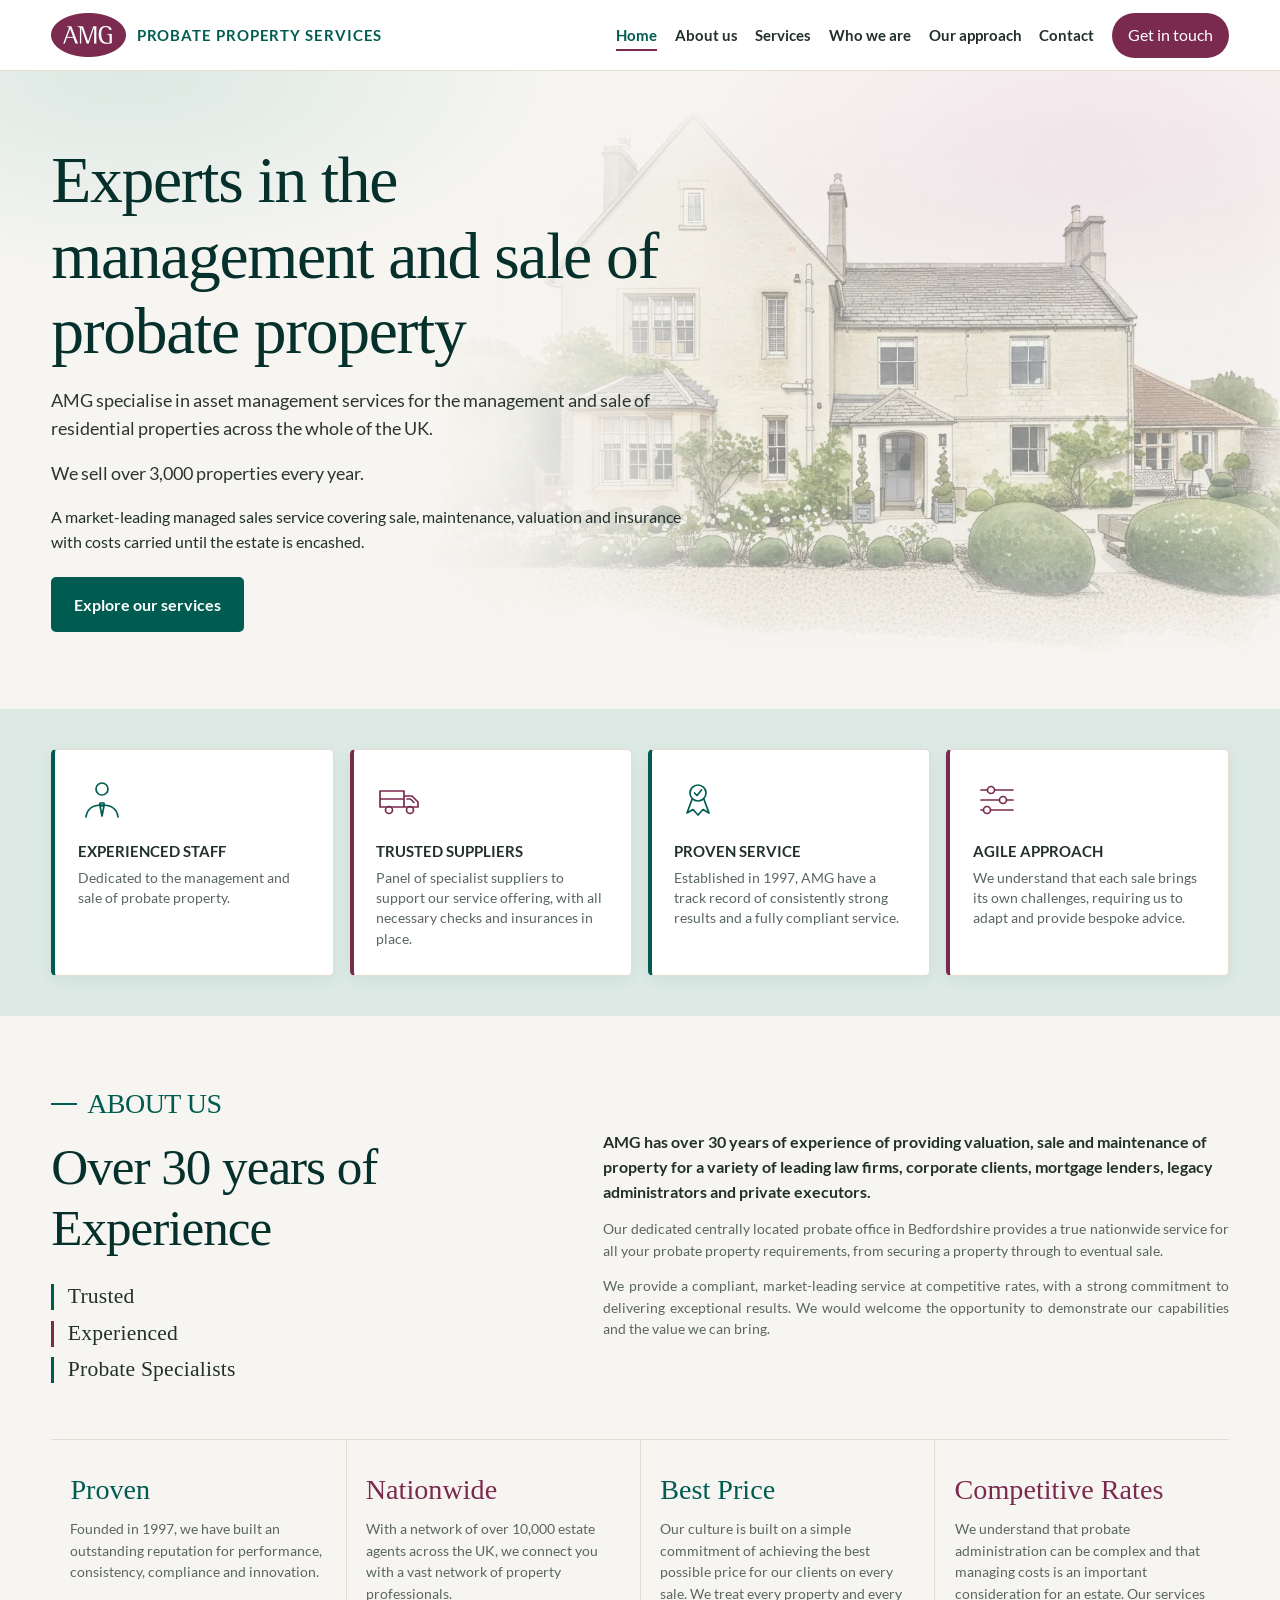
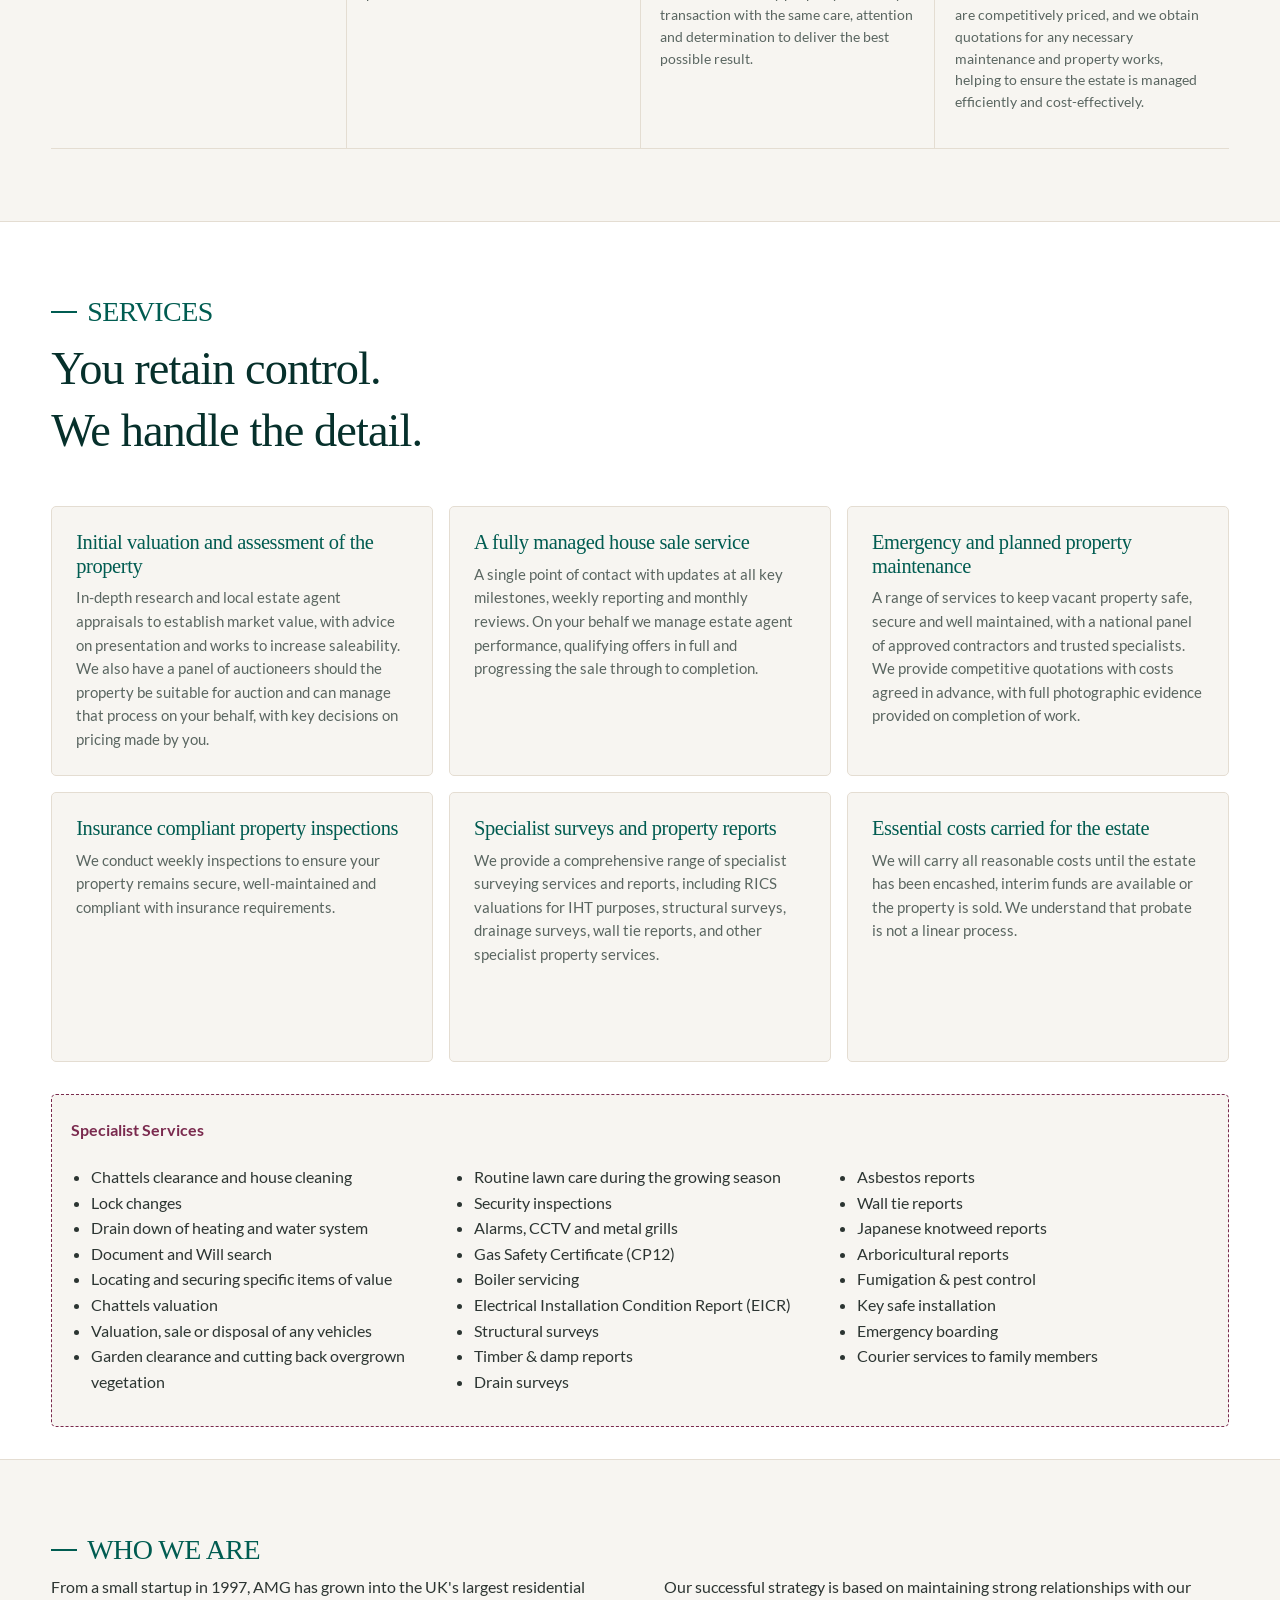
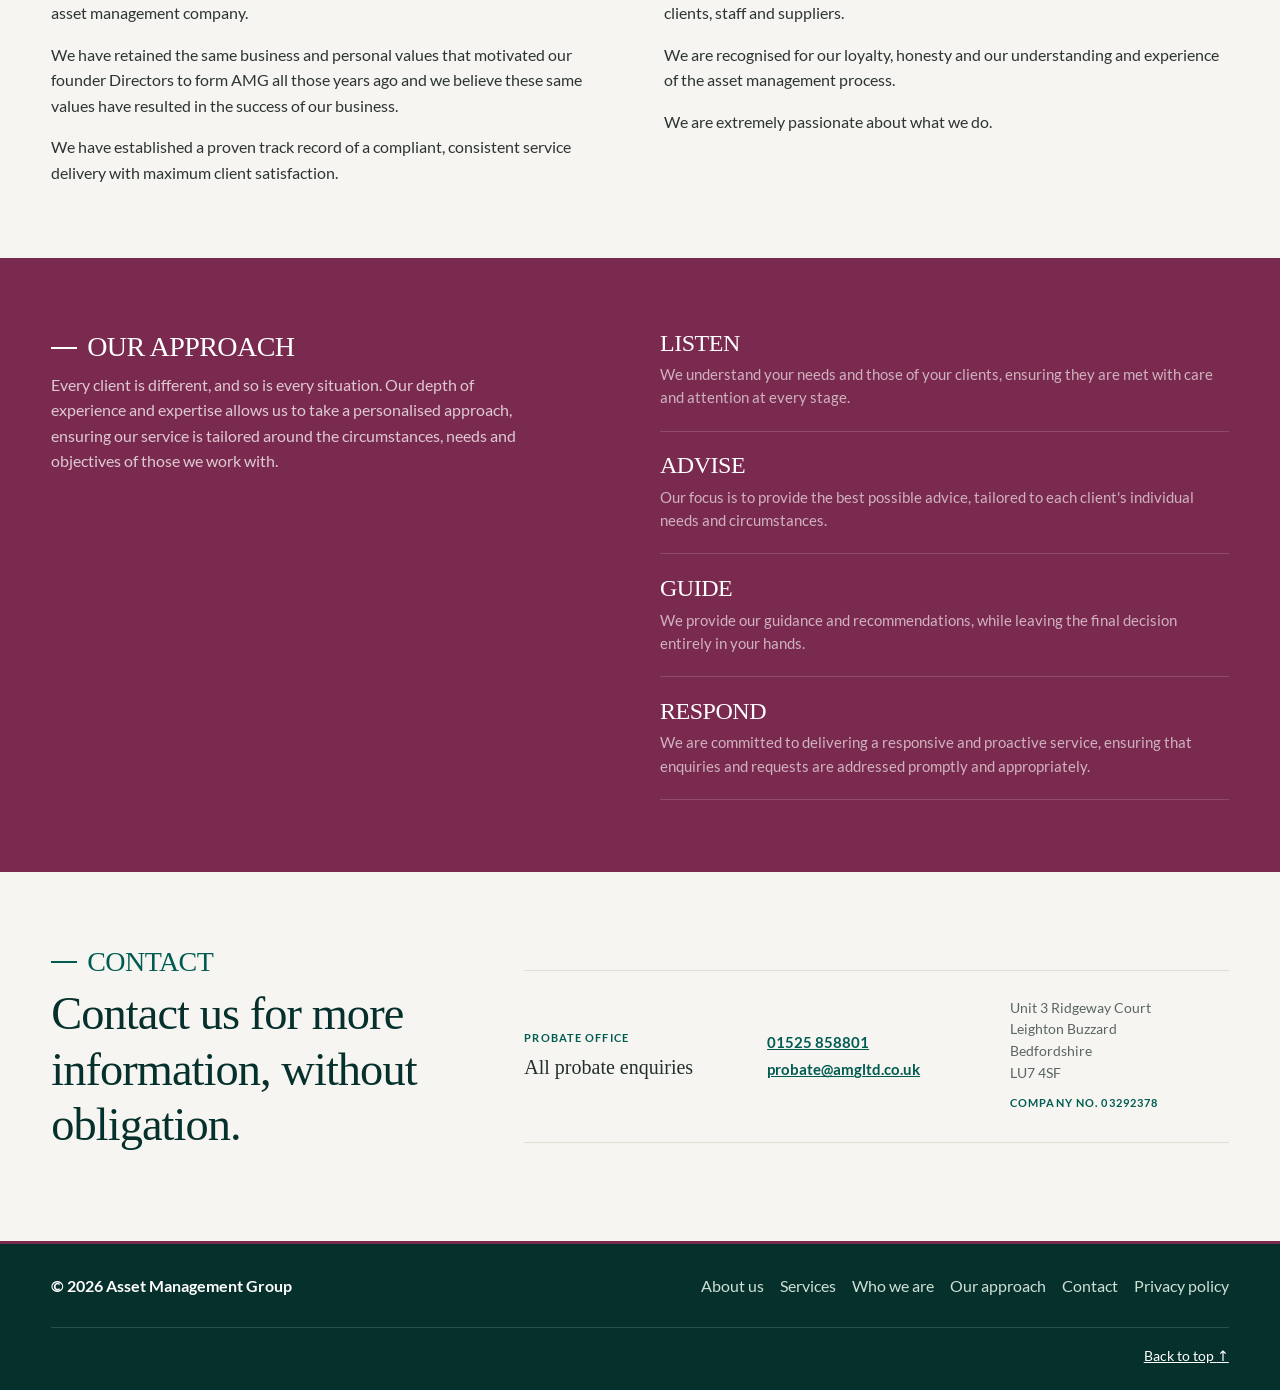
==== commit 0af2bf02: "Remove terminal full stops from headings - hero h1, About tenure fragment, 404 h1: headings take no " ====
--- a/dev/index.html
+++ b/dev/index.html
@@ -15,7 +15,7 @@
   <script type="application/ld+json">
   {
     "@context": "https://schema.org",
-    "@type": "LegalService",
+    "@type": "Organization",
     "name": "AMG Probate Property Services",
     "description": "Management and sale of probate property across the UK.",
     "email": "probate@amgltd.co.uk",
@@ -65,7 +65,7 @@
       <img class="hero-image" src="images/hero-house.webp" alt="" width="1280" height="800" aria-hidden="true">
       <div class="container hero-inner">
         <div class="hero-copy">
-          <h1 id="hero-title">Experts in the management and sale of probate property.</h1>
+          <h1 id="hero-title">Experts in the management and sale of probate property</h1>
           <p class="hero-intro">
             AMG specialise in asset management services for the management and sale of residential properties across the whole of the UK.
           </p>
@@ -134,7 +134,7 @@
         <div class="section-intro-grid">
           <div class="about-left">
             <h2 id="about-title" class="section-title">ABOUT US</h2>
-            <p class="about-tenure">Over 30 years of Experience.</p>
+            <p class="about-tenure">Over 30 years of Experience</p>
             <div class="about-values" aria-label="Our values">
               <span>Trusted</span>
               <span>Experienced</span>
@@ -382,7 +382,7 @@
     </svg>
   </a>
 
-  <script src="site.js?v=221704"></script>
+  <script src="site.js?v=281703"></script>
 </body>
 
 </html>
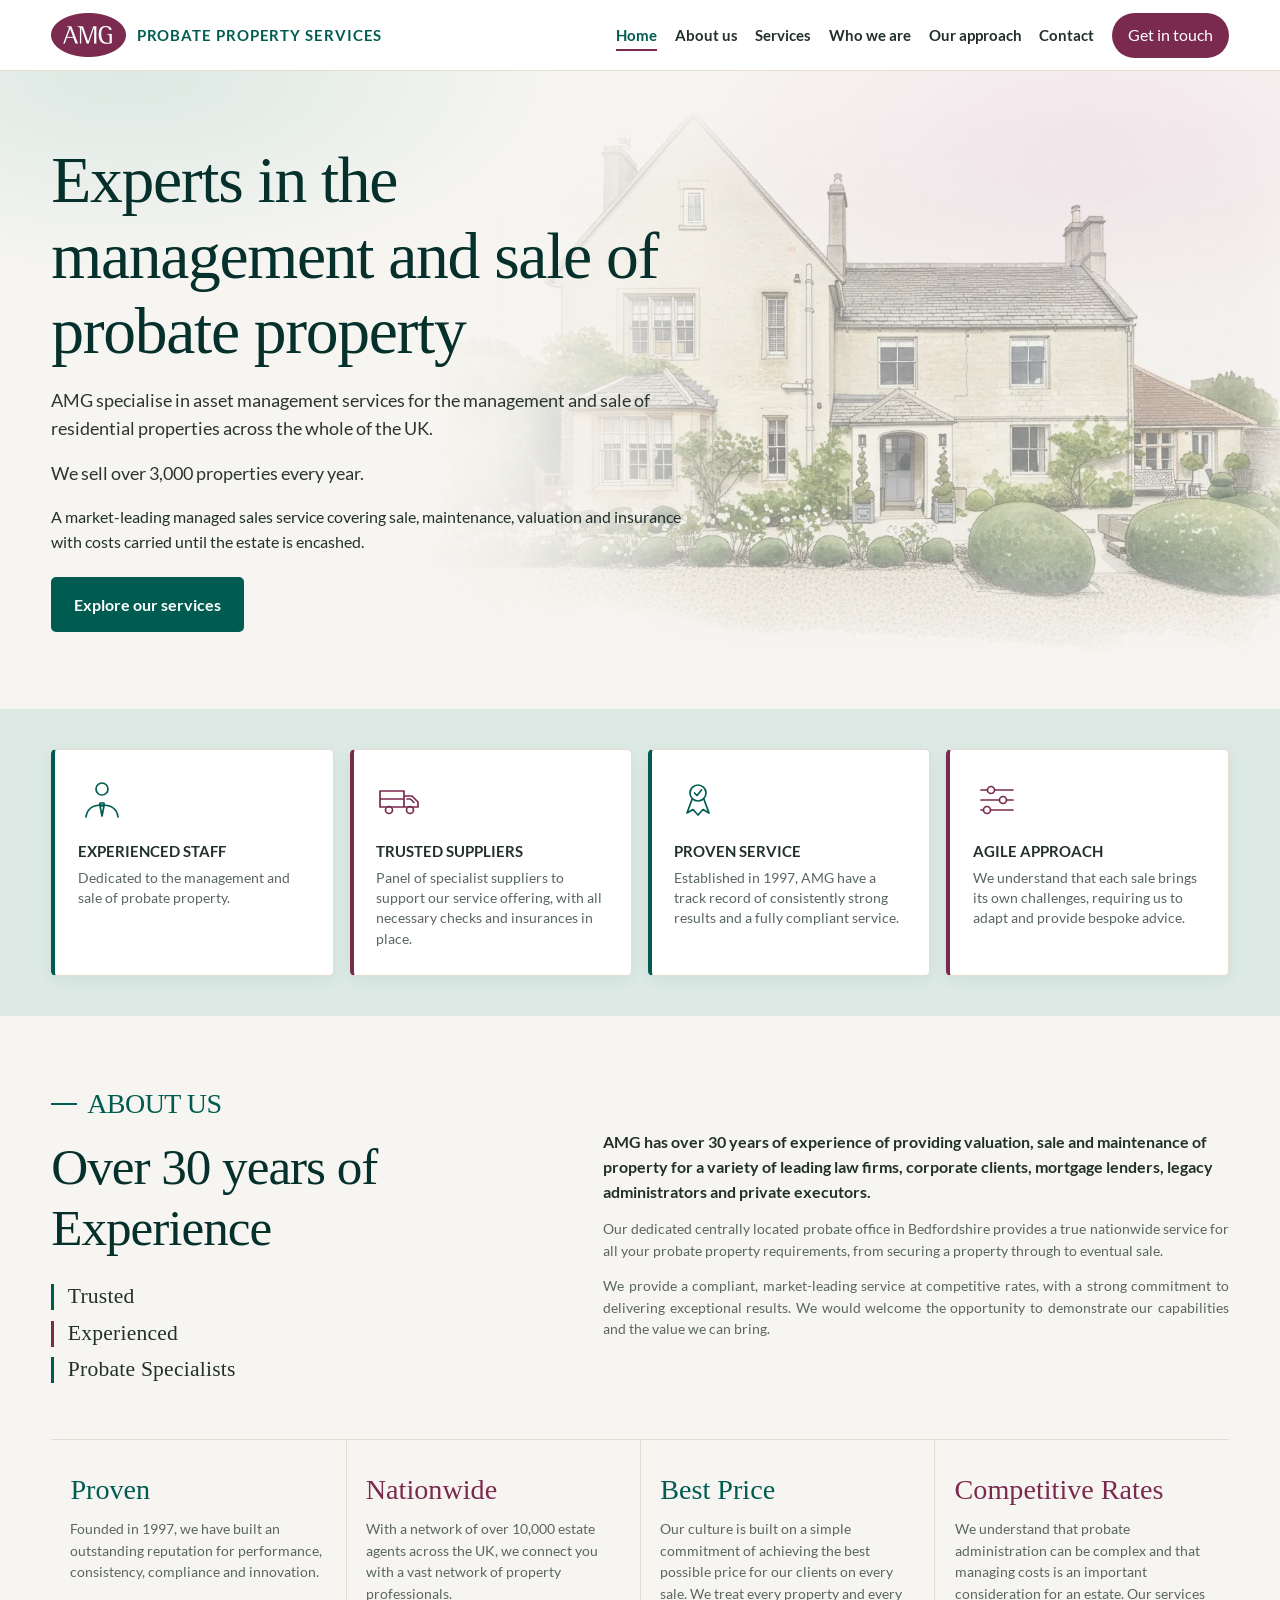
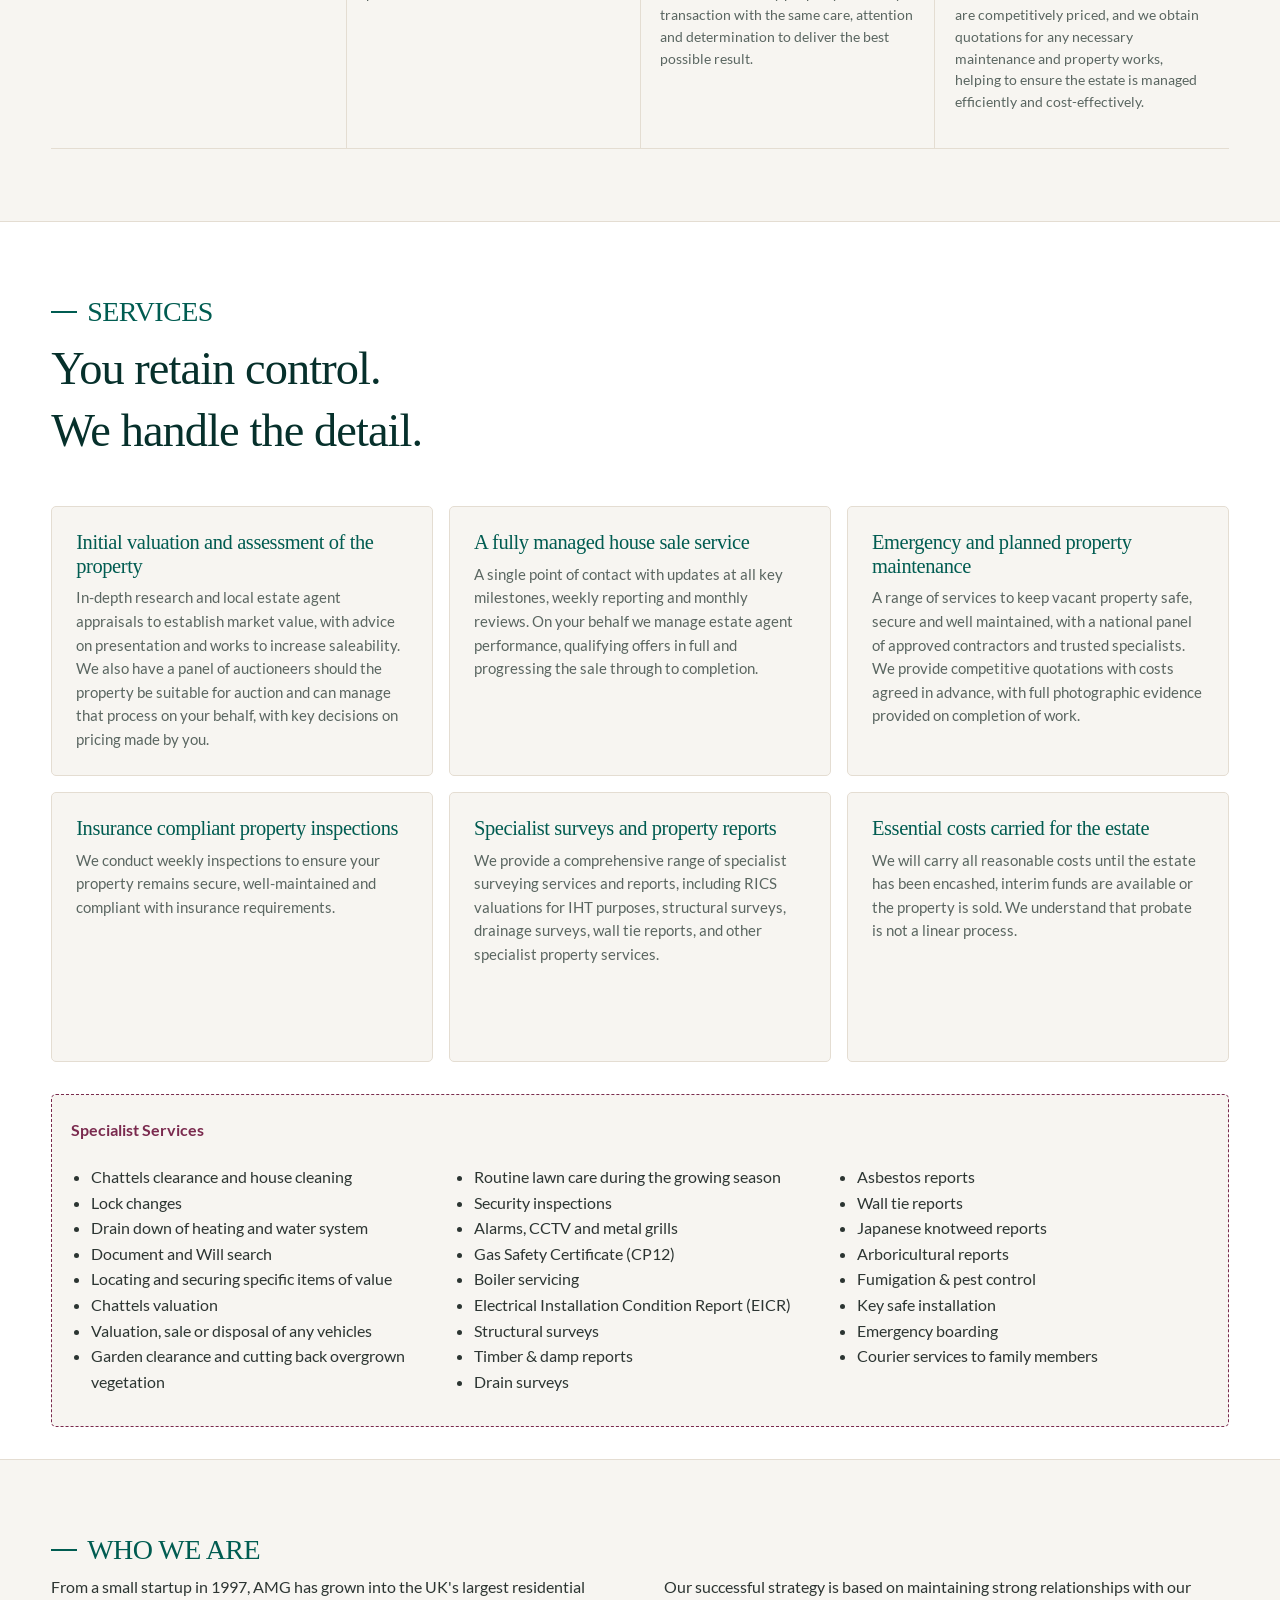
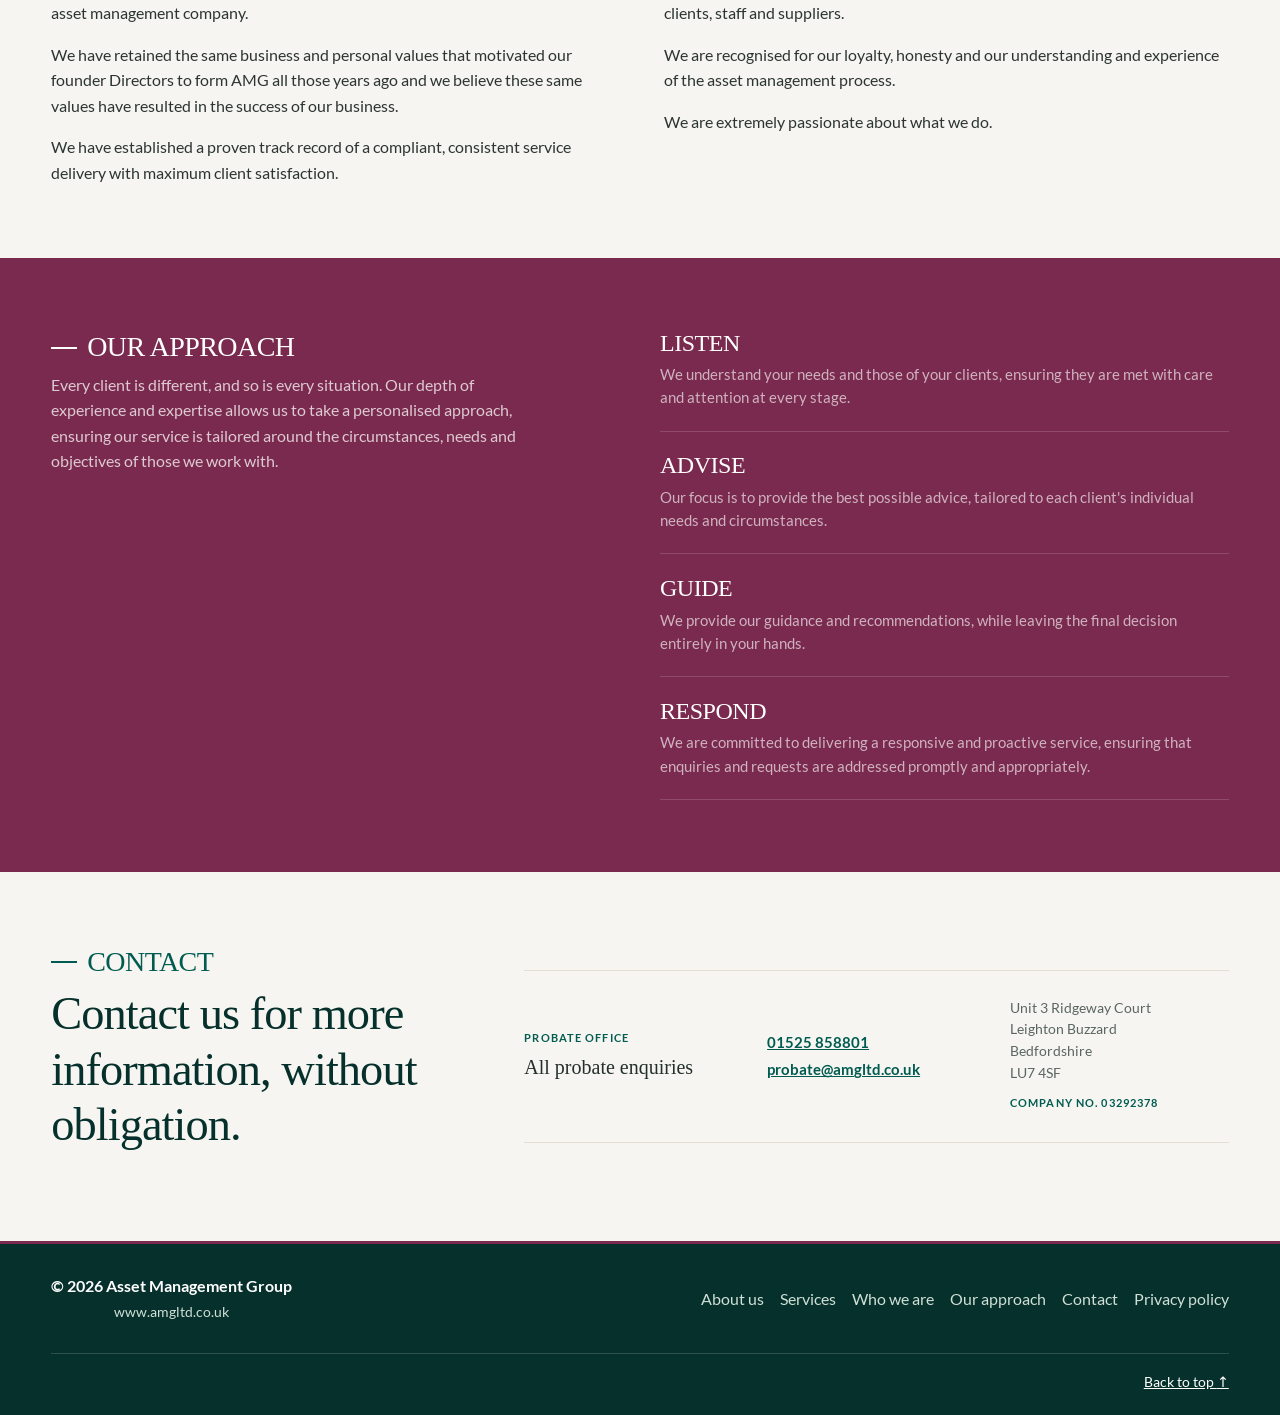
==== commit 80cce7a8: "Add amgltd.co.uk footer link centred under copyright; bump cache stamp to 291516" ====
--- a/dev/index.html
+++ b/dev/index.html
@@ -6,12 +6,23 @@
   <meta name="viewport" content="width=device-width, initial-scale=1">
   <meta name="description" content="AMG Probate Property Services — experts in the management and sale of probate property across the UK. Managed sales, valuations, maintenance, inspections and clearance.">
   <meta name="theme-color" content="#005c51">
+  <link rel="canonical" href="https://www.amgprobate.co.uk/">
+  <meta property="og:title" content="AMG Probate Property Services | Experts in Probate Property">
+  <meta property="og:description" content="AMG Probate Property Services — experts in the management and sale of probate property across the UK. Managed sales, valuations, maintenance, inspections and clearance.">
+  <meta property="og:image" content="https://www.amgprobate.co.uk/images/hero-house.webp">
+  <meta property="og:url" content="https://www.amgprobate.co.uk/">
+  <meta property="og:type" content="website">
+  <meta property="og:site_name" content="AMG Probate Property Services">
+  <meta name="twitter:card" content="summary_large_image">
+  <meta name="twitter:title" content="AMG Probate Property Services | Experts in Probate Property">
+  <meta name="twitter:description" content="AMG Probate Property Services — experts in the management and sale of probate property across the UK. Managed sales, valuations, maintenance, inspections and clearance.">
+  <meta name="twitter:image" content="https://www.amgprobate.co.uk/images/hero-house.webp">
   <title>AMG Probate Property Services | Experts in Probate Property</title>
   <link rel="icon" type="image/png" href="favicon.png">
   <link rel="preload" as="image" href="images/hero-house.webp">
   <link rel="preload" as="font" type="font/woff2" href="fonts/lato-400.woff2" crossorigin>
   <link rel="preload" as="font" type="font/woff2" href="fonts/lato-700.woff2" crossorigin>
-  <link rel="stylesheet" href="styles.css?v=281357">
+  <link rel="stylesheet" href="styles.css?v=291516">
   <script type="application/ld+json">
   {
     "@context": "https://schema.org",
@@ -359,9 +370,12 @@
 
   <footer class="site-footer">
     <div class="container footer-main">
-      <a class="footer-brand" href="#home" aria-label="Back to the top">
-        <span>&copy; <span id="current-year">2026</span> Asset Management Group</span>
-      </a>
+      <div class="footer-brand-wrap">
+        <a class="footer-brand" href="#home" aria-label="Back to the top">
+          <span>&copy; <span id="current-year">2026</span> Asset Management Group</span>
+        </a>
+        <a class="footer-parent" href="https://www.amgltd.co.uk" target="_blank" rel="noopener">www.amgltd.co.uk</a>
+      </div>
       <nav class="footer-nav" aria-label="Footer navigation">
         <a href="#about">About us</a>
         <a href="#services">Services</a>
@@ -382,7 +396,7 @@
     </svg>
   </a>
 
-  <script src="site.js?v=281703"></script>
+  <script src="site.js?v=291506"></script>
 </body>
 
 </html>
--- a/dev/styles.css
+++ b/dev/styles.css
@@ -316,18 +316,6 @@
   background: var(--emerald-950);
 }
 
-.button-light {
-  background: #fff;
-  color: var(--emerald-900);
-  border-color: #fff;
-}
-
-.text-link {
-  font-weight: 700;
-  text-decoration: none;
-  color: var(--mulberry-700);
-}
-
 /* Strengths — floating cards with alternating accents */
 .strengths {
   position: relative;
@@ -988,6 +976,24 @@
   color: #fff;
   text-decoration: none;
   font-weight: 700;
+}
+
+.footer-brand-wrap {
+  display: flex;
+  flex-direction: column;
+  align-items: center;
+  gap: 0.25rem;
+}
+
+.footer-parent {
+  color: #cfe0d6;
+  font-size: 0.85rem;
+  text-decoration: none;
+}
+
+.footer-parent:hover {
+  color: #fff;
+  text-decoration: underline;
 }
 
 .footer-nav {
